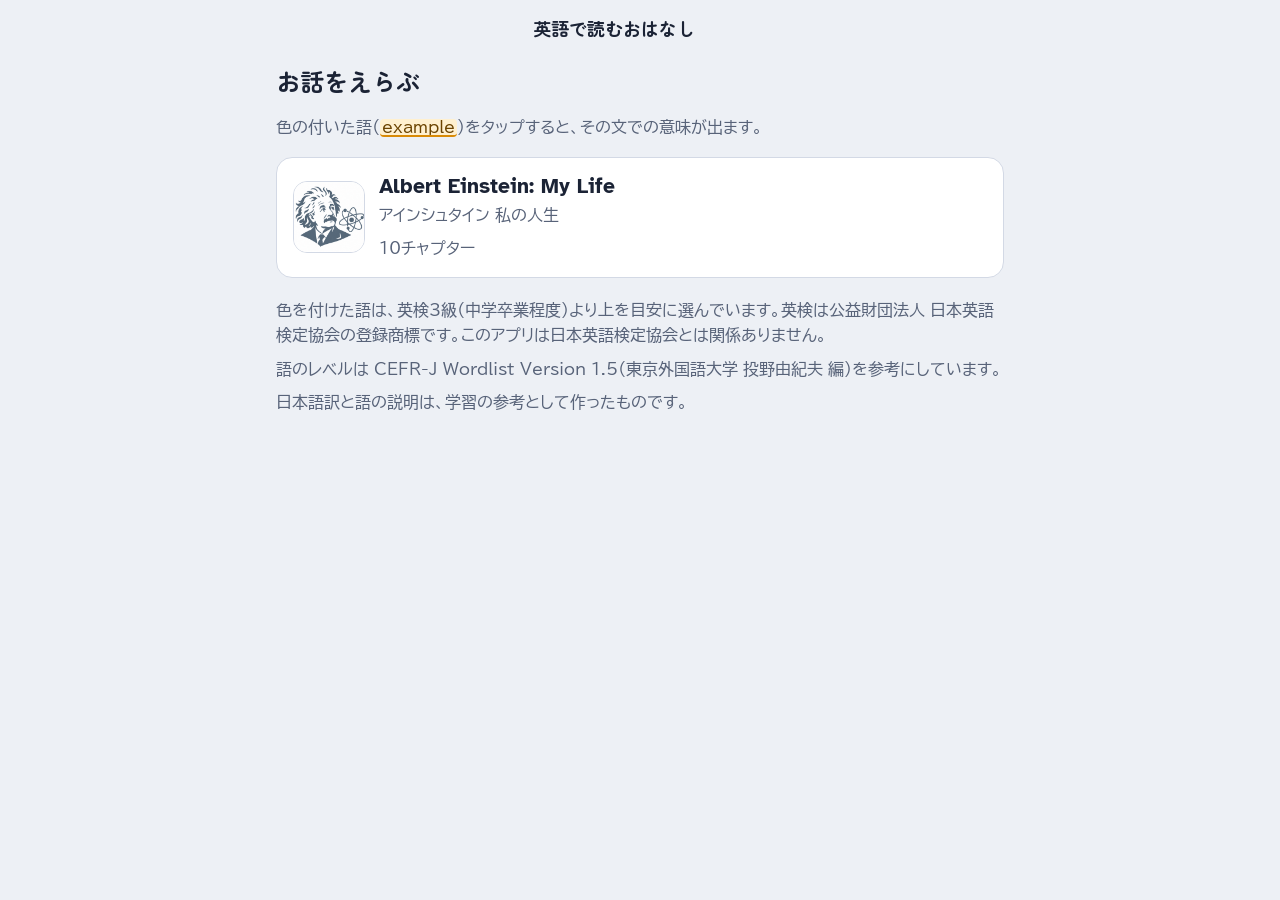
==== index.html @ 3b3d800d "First upload" ====
<!doctype html>
<html lang="ja">
<head>
<meta charset="utf-8">
<meta name="viewport" content="width=device-width, initial-scale=1, viewport-fit=cover">
<meta name="robots" content="noindex, nofollow">
<meta name="theme-color" content="#edf0f5" media="(prefers-color-scheme: light)">
<meta name="theme-color" content="#0d1221" media="(prefers-color-scheme: dark)">
<meta name="apple-mobile-web-app-capable" content="yes">
<meta name="mobile-web-app-capable" content="yes">
<meta name="apple-mobile-web-app-title" content="英語でおはなし">
<title>英語で読むおはなし</title>
<link rel="manifest" href="manifest.webmanifest">
<link rel="icon" href="icons/icon-192.png">
<link rel="apple-touch-icon" href="icons/icon-180.png">
<link rel="preconnect" href="https://fonts.googleapis.com">
<link rel="preconnect" href="https://fonts.gstatic.com" crossorigin>
<link rel="stylesheet" href="https://fonts.googleapis.com/css2?family=Atkinson+Hyperlegible:wght@400;700&family=BIZ+UDPGothic:wght@400;700&family=Zen+Maru+Gothic:wght@700&display=swap">
<link rel="stylesheet" href="style.css">
</head>
<body>
<div id="app">
  <header id="top">
    <button id="backBtn" class="topbtn" type="button" hidden>＜ メニュー</button>
    <div id="where">英語で読むおはなし</div>
    <span class="topbtn ghost" aria-hidden="true"></span>
  </header>
  <main id="main" tabindex="-1"></main>
</div>
<div id="sheet" class="sheet" hidden role="dialog" aria-modal="true" aria-labelledby="sheetWord">
  <div class="sheet-box">
    <div class="sheet-head">
      <div id="sheetWord" class="sheet-word"></div>
      <button id="sheetClose" class="topbtn" type="button" aria-label="とじる">とじる</button>
    </div>
    <div id="sheetBase" class="sheet-base"></div>
    <div id="sheetMean" class="sheet-mean"></div>
  </div>
</div>
<div id="update" class="update" hidden>
  <span>新しい版があります。</span>
  <button id="updateBtn" type="button">開き直す</button>
</div>
<noscript>このアプリを使うには、JavaScriptをオンにしてください。</noscript>
<script src="app.js"></script>
</body>
</html>
---- style.css ----
:root{
  --bg:#edf0f5; --surface:#ffffff; --surface2:#f5f7fb; --ink:#1b2335; --muted:#586379; --line:#d3d9e5;
  --primary:#a8e6cf; --primary-ink:#0f3d2e; --primary-soft:#e2f6ed;
  --accent:#d98a06; --accent-ink:#6b4300; --accent-soft:#fff0cf; --focus:#2d6cc6;
  --en:"Atkinson Hyperlegible", "Helvetica Neue", Arial, sans-serif;
  --ja:"BIZ UDPGothic", "BIZ UDPゴシック", "Hiragino Sans", "Hiragino Kaku Gothic ProN", "Noto Sans JP", "Yu Gothic", sans-serif;
  --head:"Zen Maru Gothic", "BIZ UDPGothic", "Hiragino Maru Gothic ProN", sans-serif;
}
@media (prefers-color-scheme: dark){
  :root{
    --bg:#0d1221; --surface:#151c2f; --surface2:#1b2339; --ink:#e6eaf3; --muted:#9ba5ba; --line:#2a3550;
    --primary:#7fd6b2; --primary-ink:#0a2a1f; --primary-soft:#1d3f33;
    --accent:#f5b52e; --accent-ink:#ffd98a; --accent-soft:#3a2c10; --focus:#8fbaf5;
  }
}
*{box-sizing:border-box}
html,body{margin:0;height:100%;background:var(--bg);color:var(--ink);font-family:var(--ja);font-size:18px;line-height:1.7;-webkit-text-size-adjust:100%}
button{font:inherit;color:inherit}
:focus-visible{outline:3px solid var(--focus);outline-offset:2px}
[hidden]{display:none !important}
#app{display:flex;flex-direction:column;height:100vh;height:100dvh;max-width:760px;margin:0 auto;
  padding:env(safe-area-inset-top) env(safe-area-inset-right) 0 env(safe-area-inset-left)}
header#top{flex:0 0 56px;display:flex;align-items:center;gap:8px;padding:0 12px}
#where{flex:1;text-align:center;font-family:var(--head);font-size:18px;font-weight:700;white-space:nowrap;overflow:hidden;text-overflow:ellipsis}
.topbtn{min-height:44px;padding:0 10px;border:1px solid var(--line);background:var(--surface);border-radius:10px;font-size:16px;font-weight:700;cursor:pointer;white-space:nowrap}
.topbtn.ghost{visibility:hidden;width:44px;padding:0}
#backBtn{flex:0 0 auto}
main{flex:1 1 auto;overflow-y:auto;-webkit-overflow-scrolling:touch;padding:0 16px calc(24px + env(safe-area-inset-bottom))}
main:focus{outline:none}
h1{font-family:var(--head);font-size:24px;margin:8px 0 4px;line-height:1.4}
.muted{color:var(--muted)}
.small{font-size:16px}
.card{background:var(--surface);border:1px solid var(--line);border-radius:16px;padding:14px;margin:0 0 12px}

/* メニュー */
.story-btn{display:flex;gap:14px;align-items:center;width:100%;text-align:left;padding:14px 16px;border:1px solid var(--line);background:var(--surface);border-radius:16px;cursor:pointer;margin:0 0 12px}
.story-icon{flex:0 0 72px;width:72px;height:72px;border-radius:14px;object-fit:cover;background:#fff;border:1px solid var(--line)}
.story-txt{flex:1;min-width:0}
.story-btn .t{font-family:var(--en);font-size:21px;font-weight:700;line-height:1.35}
.story-btn .j{font-size:16px;color:var(--muted);margin-top:2px}
.story-btn .meta{font-size:16px;margin-top:6px}
.legend{display:flex;gap:8px;align-items:baseline;flex-wrap:wrap}
.credit{font-size:16px;color:var(--muted);margin-top:20px;line-height:1.6}
.credit p{margin:0 0 8px}

/* チャプターの切り替え */
.chips{display:flex;gap:8px;overflow-x:auto;padding:4px 0 10px;scrollbar-width:none}
.chips::-webkit-scrollbar{display:none}
.chip{flex:0 0 auto;min-width:48px;min-height:44px;padding:0 10px;border:1px solid var(--line);background:var(--surface);border-radius:10px;font-size:18px;font-weight:700;font-variant-numeric:tabular-nums;cursor:pointer}
.chip[aria-pressed="true"]{background:var(--ink);color:var(--surface);border-color:var(--ink)}

/* プレーヤー（読んでいる間も上に見えるように） */
.player{position:sticky;top:0;z-index:5;background:var(--bg);padding:6px 0 10px}
.player-box{display:flex;align-items:center;gap:12px;background:var(--surface);border:1px solid var(--line);border-radius:16px;padding:10px 12px}
.play{flex:0 0 auto;min-width:112px;min-height:48px;border:0;border-radius:12px;background:var(--accent);color:#1b1300;font-size:18px;font-weight:700;cursor:pointer;white-space:nowrap}
.play:disabled{opacity:.45;cursor:default}
.seek-wrap{flex:1;min-width:0}
.seek{width:100%;accent-color:var(--accent);height:28px;margin:0;cursor:pointer}
.seek:disabled{cursor:default}
.time{font-size:16px;color:var(--muted);font-variant-numeric:tabular-nums;display:flex;justify-content:space-between}
.audio-msg{font-size:16px;color:var(--muted);margin:6px 2px 0}

/* 本文 */
.ch-title{font-family:var(--en);font-size:24px;font-weight:700;line-height:1.35;margin:6px 0 2px}
.ch-title .num{display:block;font-size:16px;color:var(--muted);font-weight:700}
.ch-title-ja{font-size:16px;color:var(--muted);margin:0 0 10px}
.ch-title-ja[hidden]{display:none}
.text p{font-family:var(--en);font-size:21px;line-height:1.75;margin:0 0 16px;overflow-wrap:anywhere}
.w{font:inherit;line-height:inherit;color:var(--accent-ink);background:var(--accent-soft);border:0;border-bottom:2px solid var(--accent);border-radius:4px;padding:0 2px;margin:0;cursor:pointer;text-align:left;display:inline}
.w.seen{background:transparent}
.w.now{outline:3px solid var(--focus);outline-offset:1px}

/* 日本語訳 */
.ja-btn{display:block;width:100%;min-height:52px;margin:6px 0 12px;border:2px solid var(--line);background:var(--surface);border-radius:14px;font-size:18px;font-weight:700;cursor:pointer}
.ja-box{background:var(--primary-soft);border-radius:14px;padding:12px 14px;margin:0 0 12px}
.ja-box h2{font-family:var(--head);font-size:18px;margin:0 0 6px}
.ja-box p{margin:0 0 10px;font-size:18px;line-height:1.8}
.nav{display:flex;gap:10px;margin:8px 0 0}
.nav button{flex:1;min-height:52px;border:0;border-radius:14px;background:var(--primary);color:var(--primary-ink);font-size:18px;font-weight:700;cursor:pointer}
.nav button.sub{background:var(--surface);color:var(--ink);border:2px solid var(--line)}
.nav button:disabled{visibility:hidden}

/* 語の説明（下から出る） */
.sheet{position:fixed;inset:0;z-index:20;background:rgba(10,14,25,.35);display:flex;align-items:flex-end;justify-content:center}
.sheet-box{width:100%;max-width:760px;background:var(--surface);border-radius:18px 18px 0 0;padding:14px 16px calc(18px + env(safe-area-inset-bottom));box-shadow:0 -6px 24px rgba(0,0,0,.2)}
.sheet-head{display:flex;align-items:flex-start;gap:10px}
.sheet-word{flex:1;font-family:var(--en);font-size:30px;font-weight:700;line-height:1.25;overflow-wrap:anywhere}
.sheet-base{font-size:16px;color:var(--muted);margin-top:2px}
.sheet-base b{font-family:var(--en);color:var(--ink)}
.sheet-mean{font-size:20px;font-weight:700;margin-top:8px;line-height:1.6}

.update{position:fixed;left:50%;bottom:calc(16px + env(safe-area-inset-bottom));transform:translateX(-50%);z-index:30;background:var(--ink);color:var(--surface);border-radius:12px;padding:8px 10px 8px 14px;display:flex;gap:10px;align-items:center;font-size:16px}
.update button{min-height:40px;border:0;border-radius:10px;background:var(--primary);color:var(--primary-ink);font-weight:700;padding:0 12px;cursor:pointer}

@media (min-width:700px){
  .text p{font-size:22px}
}
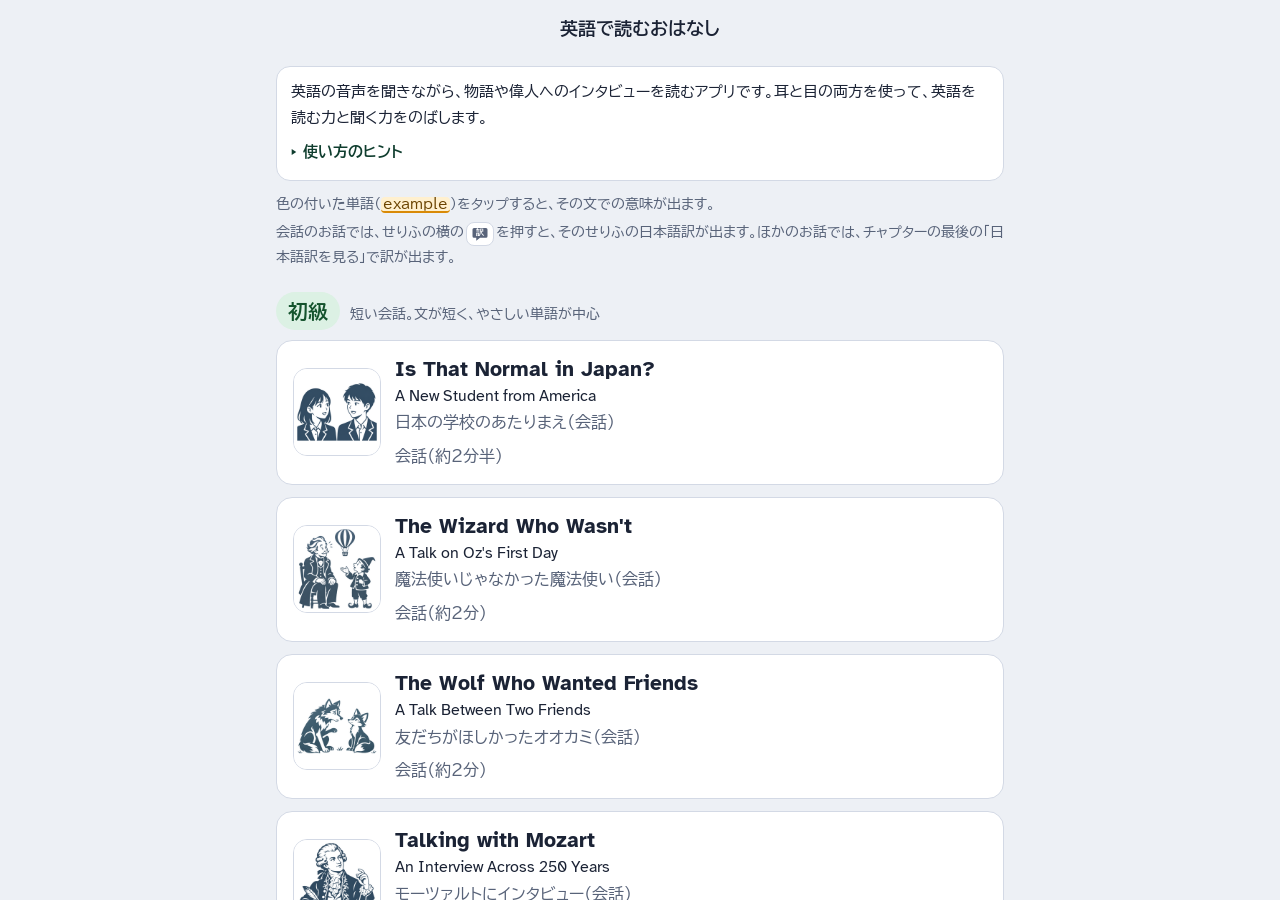
==== commit 02624715: "Menu style modified" ====
--- a/index.html
+++ b/index.html
@@ -15,7 +15,7 @@
 <link rel="apple-touch-icon" href="icons/icon-180.png">
 <link rel="preconnect" href="https://fonts.googleapis.com">
 <link rel="preconnect" href="https://fonts.gstatic.com" crossorigin>
-<link rel="stylesheet" href="https://fonts.googleapis.com/css2?family=Atkinson+Hyperlegible:wght@400;700&family=BIZ+UDPGothic:wght@400;700&family=Zen+Maru+Gothic:wght@700&display=swap">
+<link rel="stylesheet" href="https://fonts.googleapis.com/css2?family=Atkinson+Hyperlegible:wght@400;700&family=BIZ+UDPGothic:wght@400;700&display=swap">
 <link rel="stylesheet" href="style.css">
 </head>
 <body>
--- a/style.css
+++ b/style.css
@@ -4,7 +4,6 @@
   --accent:#d98a06; --accent-ink:#6b4300; --accent-soft:#fff0cf; --focus:#2d6cc6;
   --en:"Atkinson Hyperlegible", "Helvetica Neue", Arial, sans-serif;
   --ja:"BIZ UDPGothic", "BIZ UDPゴシック", "Hiragino Sans", "Hiragino Kaku Gothic ProN", "Noto Sans JP", "Yu Gothic", sans-serif;
-  --head:"Zen Maru Gothic", "BIZ UDPGothic", "Hiragino Maru Gothic ProN", sans-serif;
 }
 @media (prefers-color-scheme: dark){
   :root{
@@ -20,27 +19,51 @@
 [hidden]{display:none !important}
 #app{display:flex;flex-direction:column;height:100vh;height:100dvh;max-width:760px;margin:0 auto;
   padding:env(safe-area-inset-top) env(safe-area-inset-right) 0 env(safe-area-inset-left)}
-header#top{flex:0 0 56px;display:flex;align-items:center;gap:8px;padding:0 12px}
-#where{flex:1;text-align:center;font-family:var(--head);font-size:18px;font-weight:700;white-space:nowrap;overflow:hidden;text-overflow:ellipsis}
+header#top{flex:0 0 56px;display:flex;align-items:center;gap:8px;padding:0 12px;position:relative}
+#where{position:absolute;left:118px;right:118px;top:0;line-height:56px;pointer-events:none;text-align:center;font-family:var(--ja);font-size:18px;font-weight:700;white-space:nowrap;overflow:hidden;text-overflow:ellipsis}
 .topbtn{min-height:44px;padding:0 10px;border:1px solid var(--line);background:var(--surface);border-radius:10px;font-size:16px;font-weight:700;cursor:pointer;white-space:nowrap}
 .topbtn.ghost{visibility:hidden;width:44px;padding:0}
 #backBtn{flex:0 0 auto}
+#backBtn[hidden] ~ #where{left:12px;right:12px}
 main{flex:1 1 auto;overflow-y:auto;-webkit-overflow-scrolling:touch;padding:0 16px calc(24px + env(safe-area-inset-bottom))}
 main:focus{outline:none}
-h1{font-family:var(--head);font-size:24px;margin:8px 0 4px;line-height:1.4}
+h1{font-family:var(--ja);font-size:24px;margin:8px 0 4px;line-height:1.4}
 .muted{color:var(--muted)}
 .small{font-size:16px}
 .card{background:var(--surface);border:1px solid var(--line);border-radius:16px;padding:14px;margin:0 0 12px}
 
 /* メニュー */
+.about{background:var(--surface);border:1px solid var(--line);border-radius:14px;padding:12px 14px;margin:10px 0 12px;font-size:15px;line-height:1.7}
+.about-lead{margin:0}
+.about details{margin-top:6px}
+.about summary{cursor:pointer;font-weight:700;color:var(--primary-ink);min-height:32px;display:flex;align-items:center;gap:6px;list-style:none}
+.about summary::-webkit-details-marker{display:none}
+.about summary::before{content:"▶";font-size:11px;transition:transform .15s}
+.about details[open] summary::before{transform:rotate(90deg)}
+@media (prefers-color-scheme: dark){.about summary{color:var(--primary)}}
+.about ol{margin:4px 0 2px;padding-left:1.4em}
+.about li{margin:0 0 4px}
+.help{font-size:14px;line-height:1.7;color:var(--muted);margin:10px 0 14px}
+.help p{margin:0 0 4px}
+.help .w{font-size:14px}
+.help .help-bubble{width:28px;height:24px;margin:0 2px;cursor:default;vertical-align:-6px}
+.help .help-bubble svg{width:18px;height:18px}
+.level{display:flex;align-items:baseline;gap:10px;margin:22px 0 10px;font-size:16px}
+.level-name{font-family:var(--ja);font-size:20px;font-weight:700;padding:2px 12px;border-radius:999px}
+.level-note{font-size:14px;font-weight:400;color:var(--muted)}
+.lv1 .level-name{background:#dcf1e4;color:#14532d}
+.lv2 .level-name{background:#dbe7f8;color:#173f7a}
+.lv3 .level-name{background:#f6e0d4;color:#7a2e0e}
+@media (prefers-color-scheme: dark){.lv1 .level-name{background:#183a28;color:#c9f0d6}.lv2 .level-name{background:#1d3150;color:#c7dcff}.lv3 .level-name{background:#4a2414;color:#ffd6c2}}
 .story-btn{display:flex;gap:14px;align-items:center;width:100%;text-align:left;padding:14px 16px;border:1px solid var(--line);background:var(--surface);border-radius:16px;cursor:pointer;margin:0 0 12px}
-.story-icon{flex:0 0 72px;width:72px;height:72px;border-radius:14px;object-fit:cover;background:#fff;border:1px solid var(--line)}
+.story-icon{flex:0 0 88px;width:88px;height:88px;border-radius:14px;object-fit:cover;background:#fff;border:1px solid var(--line)}
 .story-txt{flex:1;min-width:0}
 .story-btn .t{font-family:var(--en);font-size:21px;font-weight:700;line-height:1.35}
+.story-btn .sub{font-family:var(--en);font-size:16px;line-height:1.4;margin-top:2px}
 .story-btn .j{font-size:16px;color:var(--muted);margin-top:2px}
 .story-btn .meta{font-size:16px;margin-top:6px}
 .legend{display:flex;gap:8px;align-items:baseline;flex-wrap:wrap}
-.credit{font-size:16px;color:var(--muted);margin-top:20px;line-height:1.6}
+.credit{font-size:8px;color:var(--muted);margin-top:20px;line-height:1.6}
 .credit p{margin:0 0 8px}
 
 /* チャプターの切り替え */
@@ -58,9 +81,18 @@
 .seek{width:100%;accent-color:var(--accent);height:28px;margin:0;cursor:pointer}
 .seek:disabled{cursor:default}
 .time{font-size:16px;color:var(--muted);font-variant-numeric:tabular-nums;display:flex;justify-content:space-between}
+.player-box{flex-wrap:wrap}
+.speeds{flex-basis:100%;display:flex;gap:6px;align-items:center;justify-content:flex-end}
+.speeds-label{font-size:15px;color:var(--muted);margin-right:2px}
+.speed{min-width:44px;min-height:36px;padding:0 6px;border:1px solid var(--line);background:var(--surface2);border-radius:8px;font-size:15px;font-weight:700;font-variant-numeric:tabular-nums;color:var(--muted);cursor:pointer}
+.speed[aria-pressed="true"]{background:var(--ink);color:var(--surface);border-color:var(--ink)}
 .audio-msg{font-size:16px;color:var(--muted);margin:6px 2px 0}
 
 /* 本文 */
+.story-head{margin:6px 0 14px;padding:0 0 12px;border-bottom:2px solid var(--line)}
+.story-title{font-family:var(--en);font-size:27px;font-weight:700;line-height:1.3}
+.story-sub{font-family:var(--en);font-size:19px;line-height:1.45;color:var(--muted);margin-top:4px}
+.ja-box .ja-story{font-weight:700;margin-bottom:8px}
 .ch-title{font-family:var(--en);font-size:24px;font-weight:700;line-height:1.35;margin:6px 0 2px}
 .ch-title .num{display:block;font-size:16px;color:var(--muted);font-weight:700}
 .ch-title-ja{font-size:16px;color:var(--muted);margin:0 0 10px}
@@ -70,10 +102,27 @@
 .w.seen{background:transparent}
 .w.now{outline:3px solid var(--focus);outline-offset:1px}
 
+/* 会話 */
+.text.talk p{display:flex;gap:.6em;align-items:baseline;margin:0 0 12px}
+.who{flex:0 0 var(--who,4.2em);box-sizing:border-box;white-space:nowrap;font-weight:700;font-size:.85em;padding:0 .3em;border-radius:6px;text-align:center}
+.say{flex:1;min-width:0}
+.who0{background:#dbe7f8;color:#173f7a}
+.who1{background:#dcf1e4;color:#14532d}
+@media (prefers-color-scheme: dark){.who0{background:#1d3150;color:#c7dcff}.who1{background:#183a28;color:#c9f0d6}}
+
+/* 会話の訳（吹き出しボタン） */
+.tr-btn{display:inline-flex;align-items:center;justify-content:center;width:36px;height:32px;margin:0 0 0 6px;padding:0;vertical-align:middle;border:1px solid var(--line);border-radius:8px;background:var(--surface);color:var(--muted);cursor:pointer}
+.tr-btn[aria-expanded="true"]{background:var(--primary);border-color:var(--primary);color:var(--primary-ink)}
+.tr-btn svg text{fill:var(--surface)}
+.tr-btn[aria-expanded="true"] svg text{fill:var(--primary)}
+.tr{display:block;margin:6px 0 2px;padding:6px 10px;border-radius:10px;background:var(--primary-soft);font-family:var(--ja);font-size:16px;line-height:1.7;color:var(--ink)}
+.tr[hidden]{display:none}
+.story-title .tr-btn,.ch-title .tr-btn{width:30px;height:28px}
+
 /* 日本語訳 */
 .ja-btn{display:block;width:100%;min-height:52px;margin:6px 0 12px;border:2px solid var(--line);background:var(--surface);border-radius:14px;font-size:18px;font-weight:700;cursor:pointer}
 .ja-box{background:var(--primary-soft);border-radius:14px;padding:12px 14px;margin:0 0 12px}
-.ja-box h2{font-family:var(--head);font-size:18px;margin:0 0 6px}
+.ja-box h2{font-family:var(--ja);font-size:18px;margin:0 0 6px}
 .ja-box p{margin:0 0 10px;font-size:18px;line-height:1.8}
 .nav{display:flex;gap:10px;margin:8px 0 0}
 .nav button{flex:1;min-height:52px;border:0;border-radius:14px;background:var(--primary);color:var(--primary-ink);font-size:18px;font-weight:700;cursor:pointer}
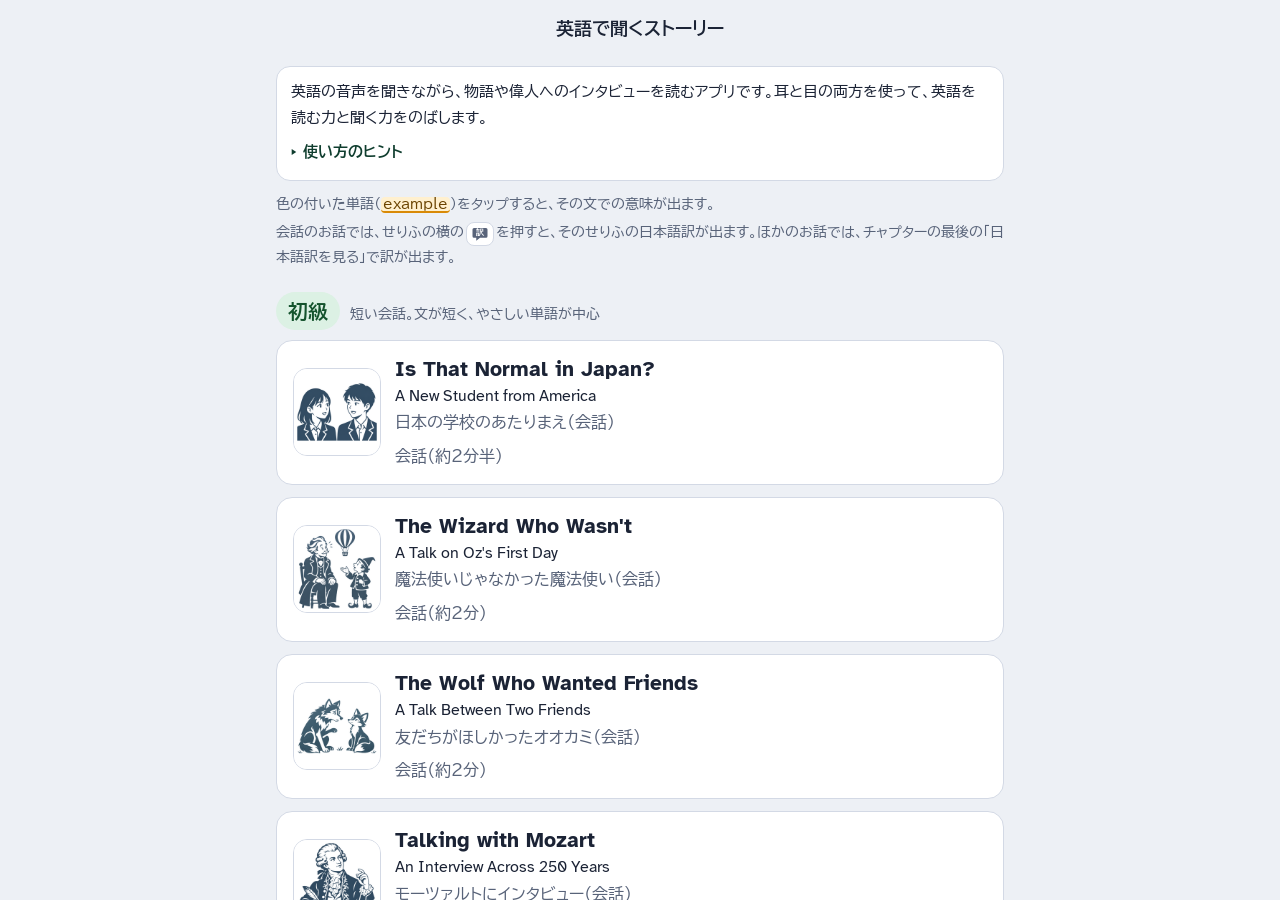
==== commit 27fe7283: "Title modified" ====
--- a/index.html
+++ b/index.html
@@ -8,8 +8,8 @@
 <meta name="theme-color" content="#0d1221" media="(prefers-color-scheme: dark)">
 <meta name="apple-mobile-web-app-capable" content="yes">
 <meta name="mobile-web-app-capable" content="yes">
-<meta name="apple-mobile-web-app-title" content="英語でおはなし">
-<title>英語で読むおはなし</title>
+<meta name="apple-mobile-web-app-title" content="英語で聞く">
+<title>英語で聞くストーリー</title>
 <link rel="manifest" href="manifest.webmanifest">
 <link rel="icon" href="icons/icon-192.png">
 <link rel="apple-touch-icon" href="icons/icon-180.png">
@@ -22,7 +22,7 @@
 <div id="app">
   <header id="top">
     <button id="backBtn" class="topbtn" type="button" hidden>＜ メニュー</button>
-    <div id="where">英語で読むおはなし</div>
+    <div id="where">英語で聞くストーリー</div>
     <span class="topbtn ghost" aria-hidden="true"></span>
   </header>
   <main id="main" tabindex="-1"></main>
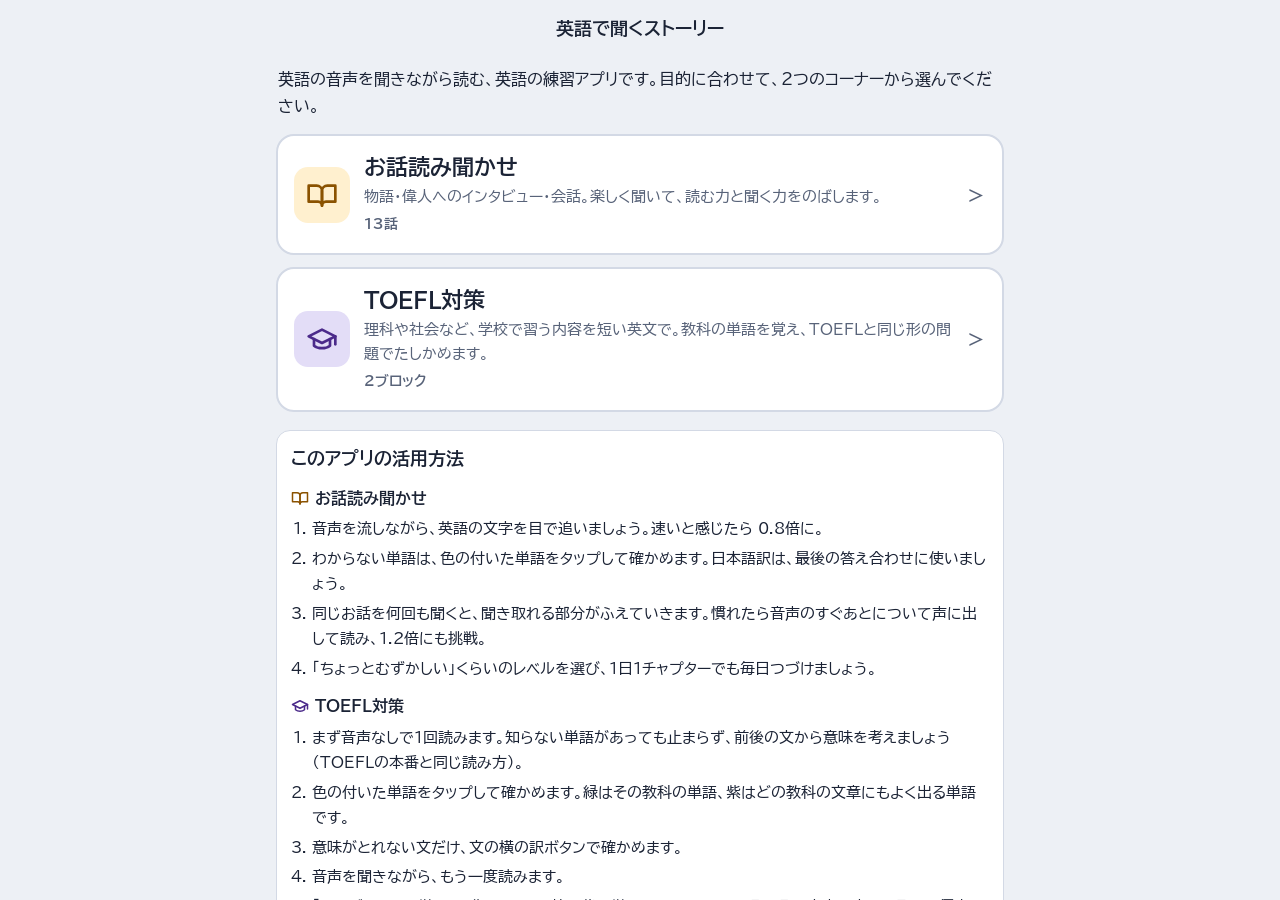
==== commit 4d560891: "TOEFL v0.12" ====
--- a/index.html
+++ b/index.html
@@ -21,7 +21,7 @@
 <body>
 <div id="app">
   <header id="top">
-    <button id="backBtn" class="topbtn" type="button" hidden>＜ メニュー</button>
+    <button id="backBtn" class="topbtn" type="button" hidden>＜ もどる</button>
     <div id="where">英語で聞くストーリー</div>
     <span class="topbtn ghost" aria-hidden="true"></span>
   </header>
--- a/style.css
+++ b/style.css
@@ -49,7 +49,7 @@
 .help .help-bubble{width:28px;height:24px;margin:0 2px;cursor:default;vertical-align:-6px}
 .help .help-bubble svg{width:18px;height:18px}
 .level{display:flex;align-items:baseline;gap:10px;margin:22px 0 10px;font-size:16px}
-.level-name{font-family:var(--ja);font-size:20px;font-weight:700;padding:2px 12px;border-radius:999px}
+.level-name{font-family:var(--ja);font-size:20px;font-weight:700;white-space:nowrap;padding:2px 12px;border-radius:999px}
 .level-note{font-size:14px;font-weight:400;color:var(--muted)}
 .lv1 .level-name{background:#dcf1e4;color:#14532d}
 .lv2 .level-name{background:#dbe7f8;color:#173f7a}
@@ -144,3 +144,93 @@
 @media (min-width:700px){
   .text p{font-size:22px}
 }
+
+/* ホーム（2つのコーナー） */
+.home-lead{font-size:16px;line-height:1.7;margin:10px 2px 14px}
+.sec-btn{display:flex;align-items:center;gap:14px;width:100%;text-align:left;padding:16px;border:2px solid var(--line);background:var(--surface);border-radius:18px;cursor:pointer;margin:0 0 12px}
+.sec-mark{flex:0 0 56px;height:56px;border-radius:14px;display:flex;align-items:center;justify-content:center}
+.sec-mark svg{width:32px;height:32px}
+.sec-mark.pic-stories{background:#fff0cf;color:#8a5200}
+.sec-mark.pic-toefl{background:#e3ddf7;color:#4b2a8a}
+.h3-pic{display:inline-flex;vertical-align:-3px;margin-right:6px}
+.h3-pic svg{width:18px;height:18px}
+.h3-pic.pic-stories{color:#8a5200}
+.h3-pic.pic-toefl{color:#4b2a8a}
+.sec-txt{flex:1;min-width:0;display:flex;flex-direction:column}
+.sec-name{font-size:22px;font-weight:700;line-height:1.4}
+.sec-desc{font-size:15px;line-height:1.6;color:var(--muted);margin-top:2px}
+.sec-count{font-size:14px;font-weight:700;color:var(--muted);margin-top:4px}
+.sec-go{flex:0 0 auto;font-size:20px;font-weight:700;color:var(--muted)}
+@media (prefers-color-scheme: dark){.sec-mark.pic-stories{background:#3a2c10;color:#ffd98a}.sec-mark.pic-toefl{background:#2c2550;color:#dccfff}.h3-pic.pic-stories{color:#ffd98a}.h3-pic.pic-toefl{color:#dccfff}}
+.howto{background:var(--surface);border:1px solid var(--line);border-radius:14px;padding:12px 14px;margin:18px 0 12px;font-size:15px;line-height:1.7}
+.howto h2{font-size:18px;margin:0 0 6px}
+.howto h3{font-size:16px;margin:12px 0 4px}
+.howto ol{margin:0;padding-left:1.4em}
+.howto li{margin:0 0 4px}
+.howto-note{margin:10px 0 0;color:var(--muted);font-size:14px}
+
+/* 教科のしるし（アイコンのかわり） */
+.subj-badge{flex:0 0 88px;width:88px;height:88px;border-radius:14px;display:flex;align-items:center;justify-content:center;font-size:24px;font-weight:700;border:1px solid var(--line)}
+.subj-sci{background:#dcf1e4;color:#14532d}
+.subj-soc{background:#f6e0d4;color:#7a2e0e}
+.subj-math{background:#dbe7f8;color:#173f7a}
+.subj-x{background:var(--surface2);color:var(--muted)}
+@media (prefers-color-scheme: dark){.subj-sci{background:#183a28;color:#c9f0d6}.subj-soc{background:#4a2414;color:#ffd6c2}.subj-math{background:#1d3150;color:#c7dcff}}
+
+/* TOEFL対策：単語の色（緑＝教科の単語、紫＝どの教科にも出る単語） */
+.w.w-subj{color:#14532d;background:#dcf1e4;border-bottom-color:#2f9e5f}
+.w.w-acad{color:#4b2a8a;background:#ebe4fb;border-bottom-color:#7c5cd6}
+.w.w-subj.seen,.w.w-acad.seen{background:transparent}
+@media (prefers-color-scheme: dark){.w.w-subj{color:#c9f0d6;background:#183a28}.w.w-acad{color:#dccfff;background:#2c2550}}
+
+/* TOEFL対策：1行に1文 */
+.text.block p.sent{margin:0 0 6px}
+.text.block p.pgap{margin-top:18px}
+
+/* TOEFL対策：このブロックの単語 */
+.wordlist{background:var(--surface);border:1px solid var(--line);border-radius:14px;padding:12px 14px;margin:18px 0 12px}
+.wordlist h2{font-size:18px;margin:0 0 4px}
+.wordlist h3{font-size:15px;margin:10px 0 4px;padding-left:8px;border-left:4px solid}
+.wl-subj{border-color:#2f9e5f !important}
+.wl-acad{border-color:#7c5cd6 !important}
+.wl{list-style:none;margin:0;padding:0}
+.wl li{display:flex;gap:10px;padding:6px 0;border-bottom:1px solid var(--line);font-size:16px;line-height:1.5}
+.wl li:last-child{border-bottom:0}
+.wl-en{flex:0 0 40%;font-family:var(--en);font-weight:700;overflow-wrap:anywhere}
+.wl-ja{flex:1;min-width:0}
+
+/* TOEFL対策：確認問題 */
+.quiz{margin:22px 0 12px}
+.quiz h2{font-size:20px;margin:0 0 4px}
+.q-lead{font-size:14px;color:var(--muted);margin:0 0 10px}
+.q{background:var(--surface);border:1px solid var(--line);border-radius:14px;padding:12px 14px;margin:0 0 12px}
+.q-head{display:flex;gap:8px;align-items:baseline;margin-bottom:4px}
+.q-num{font-weight:700;font-size:16px}
+.q-type{font-size:13px;color:var(--muted);background:var(--surface2);border-radius:999px;padding:0 8px}
+.q-text{font-size:18px;line-height:1.6;margin:0 0 8px}
+.q-text[lang="en"]{font-family:var(--en);font-size:19px}
+.q-tr-c{display:block;margin-top:2px}
+.q-chs{display:flex;flex-direction:column;gap:8px}
+.q-ch{display:flex;gap:10px;align-items:flex-start;width:100%;text-align:left;min-height:48px;padding:10px 12px;border:2px solid var(--line);background:var(--surface2);border-radius:12px;font-family:var(--en);font-size:18px;line-height:1.45;cursor:pointer}
+.q-ch:disabled{cursor:default;opacity:1}
+.q-letter{flex:0 0 auto;font-weight:700;color:var(--muted)}
+.q-ch.ok{border-color:#2f9e5f;background:#dcf1e4}
+.q-ch.ng{border-color:#c2410c;background:#fde3d6}
+@media (prefers-color-scheme: dark){.q-ch.ok{background:#183a28}.q-ch.ng{background:#4a2414}}
+.q-res{margin-top:10px;font-size:16px;line-height:1.7}
+.q-res p{margin:0 0 4px}
+.q-verdict{font-weight:700}
+.q-verdict.ok{color:#15803d}
+.q-verdict.ng{color:#c2410c}
+.ctw{font-family:var(--en);font-size:20px;line-height:2.1;margin:4px 0 10px}
+.ctw-in{font-family:var(--en);font-size:19px;padding:1px 2px;margin:0;border:0;border-bottom:2px solid var(--accent);background:var(--accent-soft);border-radius:4px;color:var(--ink);letter-spacing:.05em}
+.ctw-in.ok{border-color:#2f9e5f;background:#dcf1e4}
+.ctw-in.ng{border-color:#c2410c;background:#fde3d6;text-decoration:line-through}
+.ctw-ans{font-weight:700;color:#15803d;margin-left:2px}
+.q-check,.q-retry{min-height:48px;padding:0 18px;border:0;border-radius:12px;background:var(--primary);color:var(--primary-ink);font-size:17px;font-weight:700;cursor:pointer}
+.q-check:disabled{opacity:.45;cursor:default}
+.q-score{background:var(--primary-soft);border-radius:14px;padding:12px 14px;font-size:16px}
+.q-score p{margin:0 0 8px}
+.q-score-n{font-size:22px;font-weight:700}
+.ctw-w{white-space:nowrap}
+.empty-msg{font-size:16px;color:var(--muted);background:var(--surface);border:1px dashed var(--line);border-radius:14px;padding:14px;margin:12px 0}
